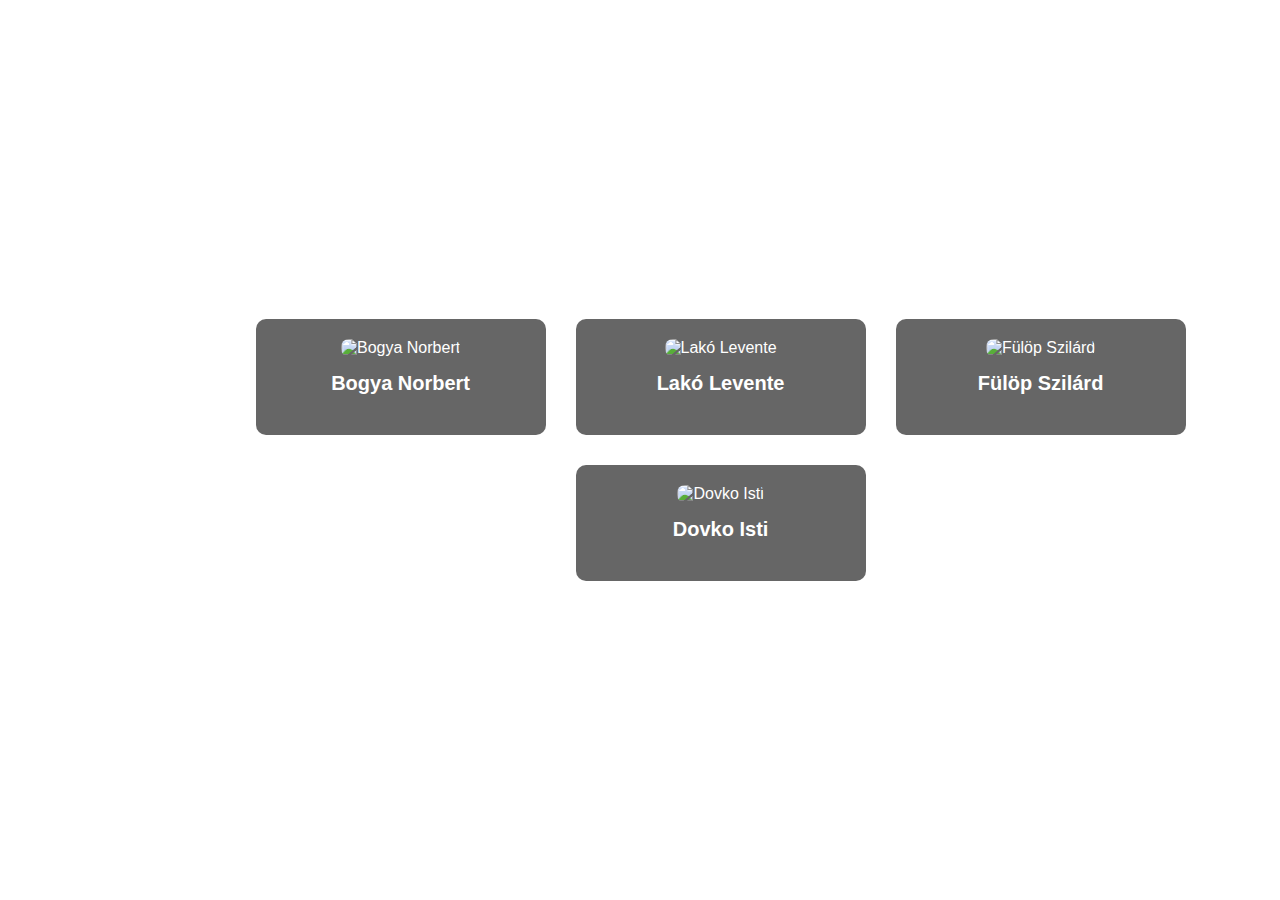
==== docs/barbers.html @ 9ad96f99 "Update barbers.html" ====
<!DOCTYPE html>
<html lang="en">
<head>
  <meta charset="UTF-8" />
  <meta name="viewport" content="width=device-width, initial-scale=1.0"/>
  <title>Our Barbers</title>
  <link rel="stylesheet" href="style.css" />
  <style>
    .barbers {
      display: flex;
      flex-wrap: wrap;
      justify-content: center;
      gap: 30px;
      padding: 40px 20px;
    }

    .barber-card {
      background-color: rgba(0, 0, 0, 0.6);
      border-radius: 10px;
      padding: 20px;
      text-align: center;
      width: 250px;
      color: white;
    }

    .barber-card img {
      width: 100%;
      border-radius: 8px;
      height: 300px;
      object-fit: cover;
    }

    .barber-card h3 {
      margin-top: 15px;
      font-size: 20px;
    }
  </style>
</head>
<body>
  <h1 style="text-align:center; color:white;">Our Barbers</h1>
  <div class="barbers">

    <div class="barber-card">
      <img src="barber1.jpg" alt="Bogya Norbert" />
      <h3>Bogya Norbert</h3>
    </div>

    <div class="barber-card">
      <img src="barber2.jpg" alt="Lakó Levente" />
      <h3>Lakó Levente</h3>
    </div>

    <div class="barber-card">
      <img src="barber3.jpg" alt="Fülöp Szilárd" />
      <h3>Fülöp Szilárd</h3>
    </div>

    <div class="barber-card">
      <img src="barber4.jpg" alt="Dovko Isti" />
      <h3>Dovko Isti</h3>
    </div>

  </div>
</body>
</html>
---- docs/style.css ----
body {
  margin: 0;
  padding: 0;
  font-family: Arial, sans-serif;
  background: url('background.jpg') no-repeat center center fixed;
  background-size: cover;
  display: flex;
  justify-content: center;
  align-items: center;
  height: 100vh;
}

.container {
  text-align: center;
  background-color: rgba(0, 0, 0, 0.6);
  padding: 30px;
  border-radius: 10px;
  width: 90%;
  max-width: 350px;
}

.logo {
  width: 100px;
  margin-bottom: 20px;
}

h1 {
  color: white;
  margin-bottom: 20px;
}

input, button {
  width: 90%;
  padding: 10px;
  margin: 10px 0;
  border-radius: 5px;
  border: none;
  font-size: 16px;
}

button {
  background-color: white;
  color: black;
  font-weight: bold;
  cursor: pointer;
}

.error-text {
  color: red;
  font-size: 14px;
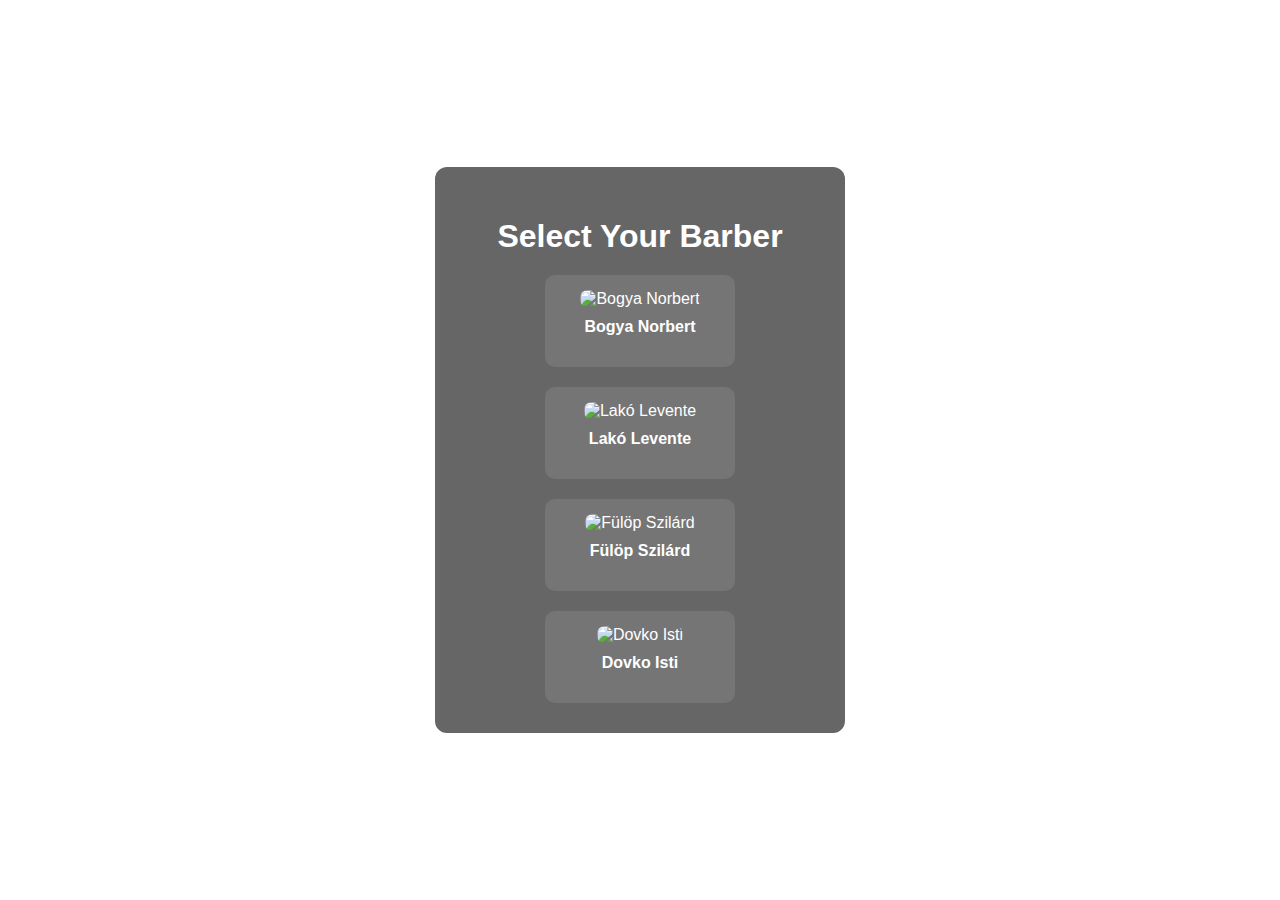
==== commit 4b23f789: "Update barbers.html" ====
--- a/docs/barbers.html
+++ b/docs/barbers.html
@@ -2,64 +2,78 @@
 <html lang="en">
 <head>
   <meta charset="UTF-8" />
-  <meta name="viewport" content="width=device-width, initial-scale=1.0"/>
-  <title>Our Barbers</title>
+  <title>Select Your Barber</title>
   <link rel="stylesheet" href="style.css" />
   <style>
-    .barbers {
+    .barber-grid {
       display: flex;
       flex-wrap: wrap;
       justify-content: center;
-      gap: 30px;
-      padding: 40px 20px;
+      gap: 20px;
+      margin-top: 20px;
     }
 
     .barber-card {
-      background-color: rgba(0, 0, 0, 0.6);
+      background-color: rgba(255, 255, 255, 0.1);
+      padding: 15px;
       border-radius: 10px;
-      padding: 20px;
       text-align: center;
-      width: 250px;
-      color: white;
+      width: 160px;
+      cursor: pointer;
+      transition: transform 0.2s;
+    }
+
+    .barber-card:hover {
+      transform: scale(1.05);
     }
 
     .barber-card img {
       width: 100%;
       border-radius: 8px;
-      height: 300px;
+      height: 200px;
       object-fit: cover;
     }
 
-    .barber-card h3 {
-      margin-top: 15px;
-      font-size: 20px;
+    .barber-card p {
+      margin-top: 10px;
+      font-weight: bold;
+      color: white;
     }
   </style>
 </head>
 <body>
-  <h1 style="text-align:center; color:white;">Our Barbers</h1>
-  <div class="barbers">
+  <div class="container">
+    <h1>Select Your Barber</h1>
+    <div class="barber-grid">
 
-    <div class="barber-card">
-      <img src="barber1.jpg" alt="Bogya Norbert" />
-      <h3>Bogya Norbert</h3>
+      <div class="barber-card" onclick="selectBarber('Bogya Norbert')">
+        <img src="barber1.jpg" alt="Bogya Norbert" />
+        <p>Bogya Norbert</p>
+      </div>
+
+      <div class="barber-card" onclick="selectBarber('Lakó Levente')">
+        <img src="barber2.jpg" alt="Lakó Levente" />
+        <p>Lakó Levente</p>
+      </div>
+
+      <div class="barber-card" onclick="selectBarber('Fülöp Szilárd')">
+        <img src="barber3.jpg" alt="Fülöp Szilárd" />
+        <p>Fülöp Szilárd</p>
+      </div>
+
+      <div class="barber-card" onclick="selectBarber('Dovko Isti')">
+        <img src="barber4.jpg" alt="Dovko Isti" />
+        <p>Dovko Isti</p>
+      </div>
+
     </div>
+  </div>
 
-    <div class="barber-card">
-      <img src="barber2.jpg" alt="Lakó Levente" />
-      <h3>Lakó Levente</h3>
-    </div>
-
-    <div class="barber-card">
-      <img src="barber3.jpg" alt="Fülöp Szilárd" />
-      <h3>Fülöp Szilárd</h3>
-    </div>
-
-    <div class="barber-card">
-      <img src="barber4.jpg" alt="Dovko Isti" />
-      <h3>Dovko Isti</h3>
-    </div>
-
-  </div>
+  <script>
+    function selectBarber(name) {
+      localStorage.setItem("selectedBarber", name);
+      window.location.href = "services.html";
+    }
+  </script>
 </body>
 </html>
--- a/docs/style.css
+++ b/docs/style.css
@@ -4,38 +4,41 @@
   font-family: Arial, sans-serif;
   background: url('background.jpg') no-repeat center center fixed;
   background-size: cover;
+  color: #ffffff;
   display: flex;
+  flex-direction: column;
+  align-items: center;
   justify-content: center;
-  align-items: center;
   height: 100vh;
 }
 
 .container {
+  background: rgba(0, 0, 0, 0.6);
+  padding: 30px;
+  border-radius: 12px;
   text-align: center;
-  background-color: rgba(0, 0, 0, 0.6);
-  padding: 30px;
-  border-radius: 10px;
   width: 90%;
   max-width: 350px;
 }
 
 .logo {
-  width: 100px;
+  max-width: 150px;
   margin-bottom: 20px;
 }
 
-h1 {
+h1, h2 {
   color: white;
   margin-bottom: 20px;
 }
 
 input, button {
-  width: 90%;
-  padding: 10px;
+  padding: 12px;
   margin: 10px 0;
   border-radius: 5px;
   border: none;
   font-size: 16px;
+  width: 90%;
+  max-width: 280px;
 }
 
 button {
@@ -48,3 +51,4 @@
 .error-text {
   color: red;
   font-size: 14px;
+}
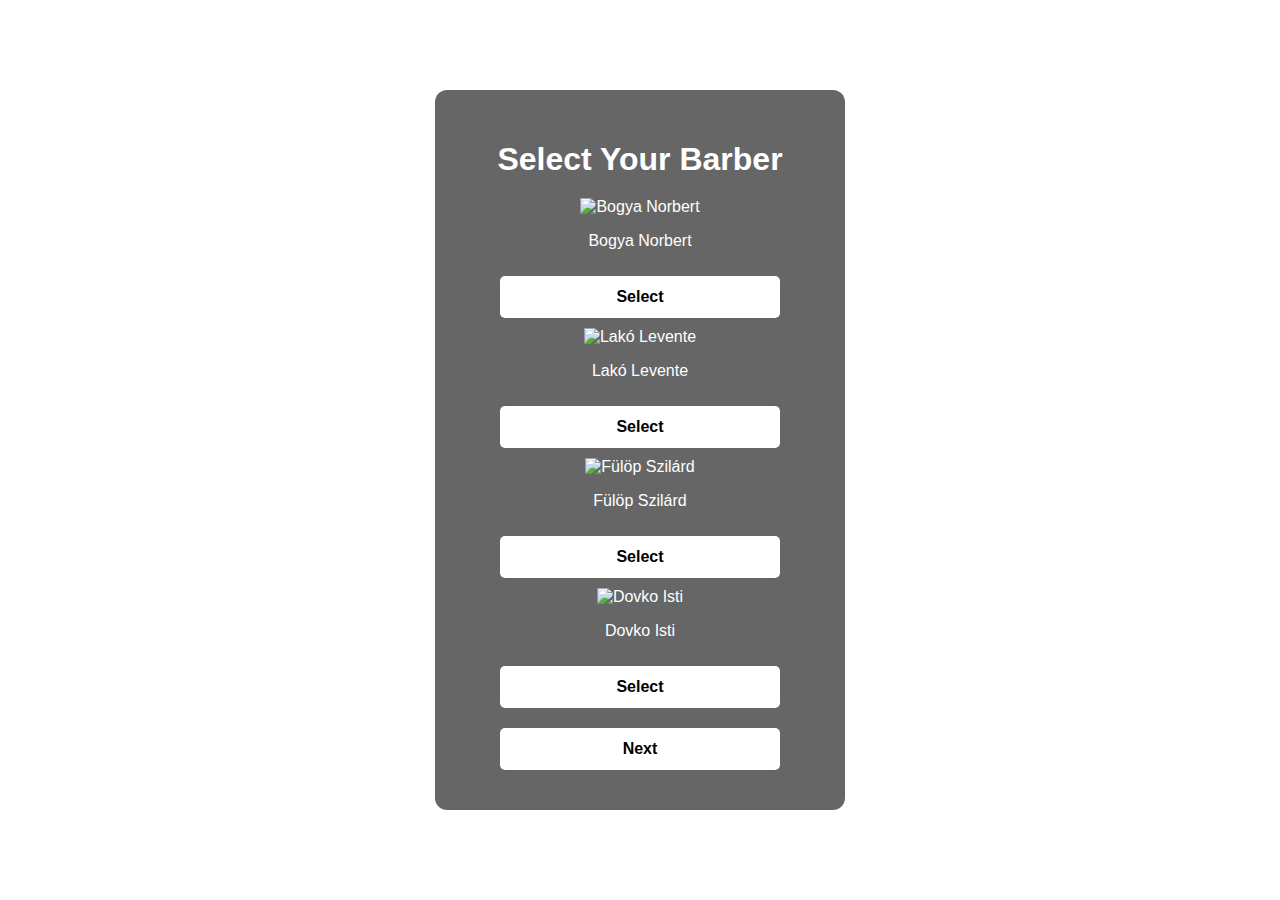
==== commit c1af0c87: "Update barbers.html" ====
--- a/docs/barbers.html
+++ b/docs/barbers.html
@@ -2,77 +2,51 @@
 <html lang="en">
 <head>
   <meta charset="UTF-8" />
-  <title>Select Your Barber</title>
+  <meta name="viewport" content="width=device-width, initial-scale=1.0" />
+  <title>Barber Selection</title>
   <link rel="stylesheet" href="style.css" />
-  <style>
-    .barber-grid {
-      display: flex;
-      flex-wrap: wrap;
-      justify-content: center;
-      gap: 20px;
-      margin-top: 20px;
-    }
-
-    .barber-card {
-      background-color: rgba(255, 255, 255, 0.1);
-      padding: 15px;
-      border-radius: 10px;
-      text-align: center;
-      width: 160px;
-      cursor: pointer;
-      transition: transform 0.2s;
-    }
-
-    .barber-card:hover {
-      transform: scale(1.05);
-    }
-
-    .barber-card img {
-      width: 100%;
-      border-radius: 8px;
-      height: 200px;
-      object-fit: cover;
-    }
-
-    .barber-card p {
-      margin-top: 10px;
-      font-weight: bold;
-      color: white;
-    }
-  </style>
 </head>
 <body>
   <div class="container">
     <h1>Select Your Barber</h1>
-    <div class="barber-grid">
-
-      <div class="barber-card" onclick="selectBarber('Bogya Norbert')">
-        <img src="barber1.jpg" alt="Bogya Norbert" />
-        <p>Bogya Norbert</p>
+    <div class="barber-list">
+      <div class="barber">
+        <img src="barber1.jpg" alt="Bogya Norbert" class="barber-img" />
+        <p class="barber-name">Bogya Norbert</p>
+        <button class="select-btn" onclick="selectBarber('Bogya Norbert')">Select</button>
       </div>
-
-      <div class="barber-card" onclick="selectBarber('Lakó Levente')">
-        <img src="barber2.jpg" alt="Lakó Levente" />
-        <p>Lakó Levente</p>
+      <div class="barber">
+        <img src="barber2.jpg" alt="Lakó Levente" class="barber-img" />
+        <p class="barber-name">Lakó Levente</p>
+        <button class="select-btn" onclick="selectBarber('Lakó Levente')">Select</button>
       </div>
-
-      <div class="barber-card" onclick="selectBarber('Fülöp Szilárd')">
-        <img src="barber3.jpg" alt="Fülöp Szilárd" />
-        <p>Fülöp Szilárd</p>
+      <div class="barber">
+        <img src="barber3.jpg" alt="Fülöp Szilárd" class="barber-img" />
+        <p class="barber-name">Fülöp Szilárd</p>
+        <button class="select-btn" onclick="selectBarber('Fülöp Szilárd')">Select</button>
       </div>
-
-      <div class="barber-card" onclick="selectBarber('Dovko Isti')">
-        <img src="barber4.jpg" alt="Dovko Isti" />
-        <p>Dovko Isti</p>
+      <div class="barber">
+        <img src="barber4.jpg" alt="Dovko Isti" class="barber-img" />
+        <p class="barber-name">Dovko Isti</p>
+        <button class="select-btn" onclick="selectBarber('Dovko Isti')">Select</button>
       </div>
-
     </div>
+    <button onclick="goToService()">Next</button>
   </div>
 
   <script>
-    function selectBarber(name) {
-      localStorage.setItem("selectedBarber", name);
-      window.location.href = "services.html";
+    // Funckió a fodrász kiválasztásához
+    function selectBarber(barber) {
+      localStorage.setItem('selectedBarber', barber); // A kiválasztott fodrász mentése
+    }
+
+    // A következő oldalra navigálás
+    function goToService() {
+      if (!localStorage.getItem('selectedBarber')) {
+        alert("Please select a barber!");
+        return;
+      }
+      window.location.href = 'services.html'; // A következő oldal: szolgáltatás választás
     }
   </script>
 </body>
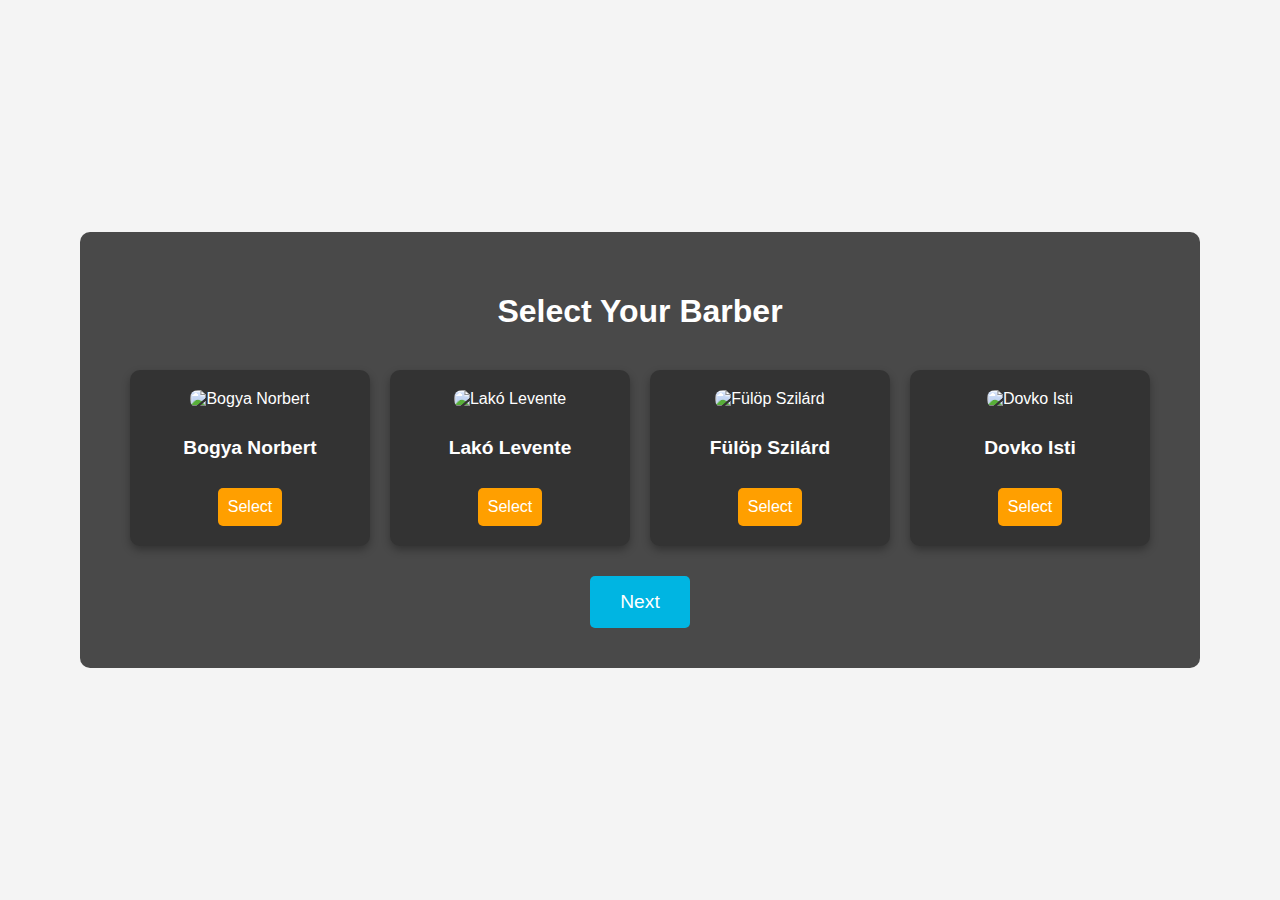
==== commit 44671da9: "Update barbers.html" ====
--- a/docs/barbers.html
+++ b/docs/barbers.html
@@ -4,7 +4,7 @@
   <meta charset="UTF-8" />
   <meta name="viewport" content="width=device-width, initial-scale=1.0" />
   <title>Barber Selection</title>
-  <link rel="stylesheet" href="style.css" />
+  <link rel="stylesheet" href="barbers.css" />
 </head>
 <body>
   <div class="container">
--- a/docs/barbers.css
+++ b/docs/barbers.css
@@ -0,0 +1,90 @@
+/* Alap beállítások */
+body {
+  font-family: Arial, sans-serif;
+  background-color: #f4f4f4;
+  margin: 0;
+  padding: 0;
+  display: flex;
+  justify-content: center;
+  align-items: center;
+  height: 100vh;
+}
+
+.container {
+  background-color: rgba(0, 0, 0, 0.7);
+  color: white;
+  padding: 40px;
+  border-radius: 10px;
+  text-align: center;
+}
+
+h1 {
+  font-size: 2rem;
+  margin-bottom: 30px;
+}
+
+/* Barber lista */
+.barber-list {
+  display: flex;
+  flex-wrap: wrap;
+  justify-content: space-around;
+}
+
+.barber {
+  background-color: #333;
+  border-radius: 10px;
+  padding: 20px;
+  margin: 10px;
+  text-align: center;
+  width: 200px;
+  color: #fff;
+  box-shadow: 0 4px 8px rgba(0, 0, 0, 0.3);
+}
+
+.barber-img {
+  width: 100%;
+  border-radius: 8px;
+  margin-bottom: 10px;
+}
+
+.barber-name {
+  font-size: 1.2rem;
+  font-weight: bold;
+}
+
+.select-btn {
+  background-color: #ff9f00;
+  color: white;
+  padding: 10px;
+  border: none;
+  border-radius: 5px;
+  cursor: pointer;
+  font-size: 1rem;
+  margin-top: 10px;
+}
+
+.select-btn:hover {
+  background-color: #ff6a00;
+}
+
+/* Gomb a következő oldalra */
+button {
+  background-color: #00b5e2;
+  color: white;
+  padding: 15px 30px;
+  border: none;
+  border-radius: 5px;
+  font-size: 1.2rem;
+  cursor: pointer;
+  margin-top: 20px;
+}
+
+button:hover {
+  background-color: #007f9f;
+}
+
+/* Hibás bejegyzések / figyelmeztetés */
+.error-text {
+  color: red;
+  font-size: 14px;
+}
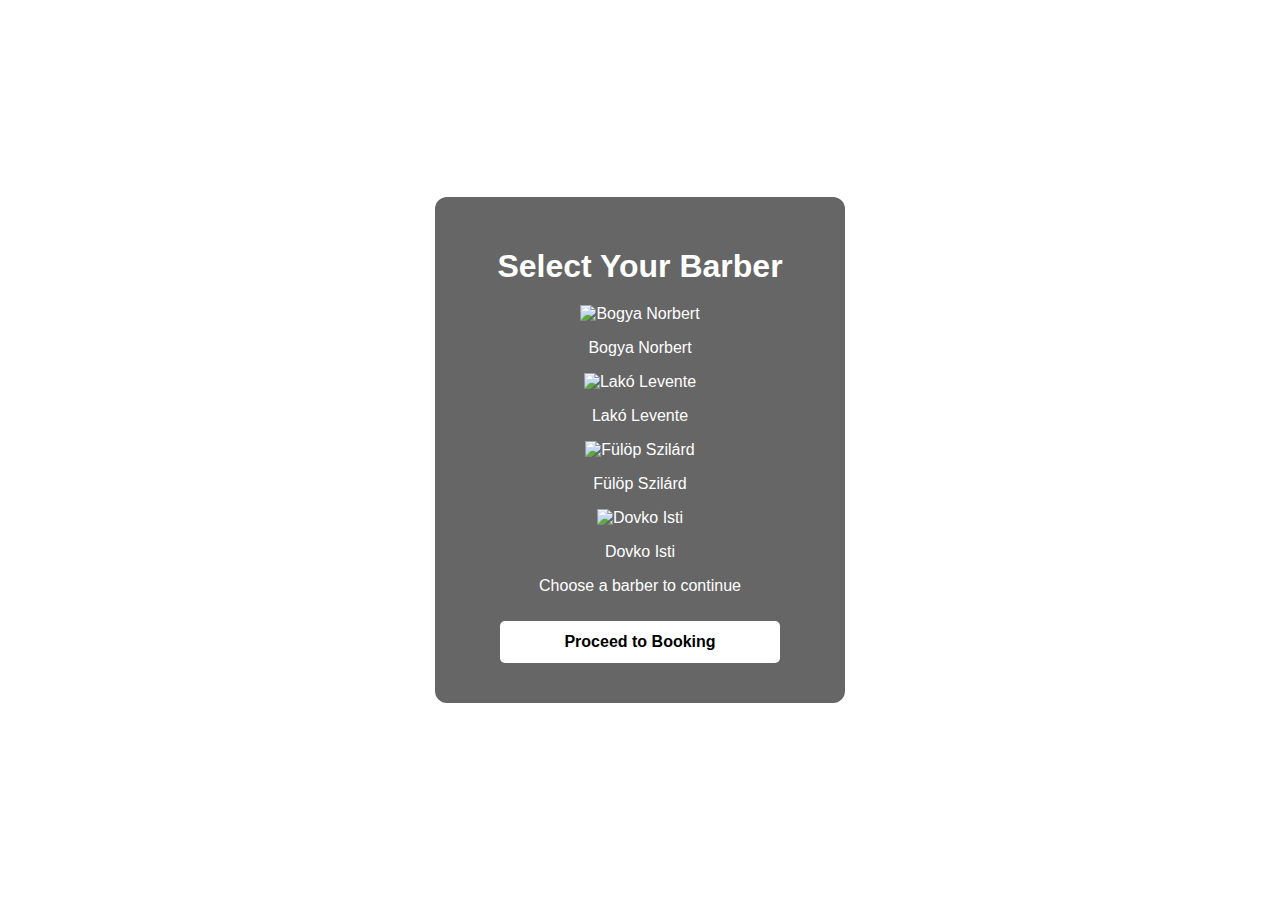
==== commit 07b32055: "Update barbers.html" ====
--- a/docs/barbers.html
+++ b/docs/barbers.html
@@ -3,51 +3,42 @@
 <head>
   <meta charset="UTF-8" />
   <meta name="viewport" content="width=device-width, initial-scale=1.0" />
-  <title>Barber Selection</title>
-  <link rel="stylesheet" href="barbers.css" />
+  <title>Choose Your Barber</title>
+  <link rel="stylesheet" href="style.css" />
 </head>
 <body>
   <div class="container">
     <h1>Select Your Barber</h1>
+    
+    <!-- Fodrászok kiválasztása sorba -->
     <div class="barber-list">
-      <div class="barber">
-        <img src="barber1.jpg" alt="Bogya Norbert" class="barber-img" />
-        <p class="barber-name">Bogya Norbert</p>
-        <button class="select-btn" onclick="selectBarber('Bogya Norbert')">Select</button>
+      <div class="barber" onclick="selectBarber('Bogya Norbert', this)">
+        <img src="barber1.jpg" alt="Bogya Norbert" />
+        <p>Bogya Norbert</p>
       </div>
-      <div class="barber">
-        <img src="barber2.jpg" alt="Lakó Levente" class="barber-img" />
-        <p class="barber-name">Lakó Levente</p>
-        <button class="select-btn" onclick="selectBarber('Lakó Levente')">Select</button>
+      <div class="barber" onclick="selectBarber('Lakó Levente', this)">
+        <img src="barber2.jpg" alt="Lakó Levente" />
+        <p>Lakó Levente</p>
       </div>
-      <div class="barber">
-        <img src="barber3.jpg" alt="Fülöp Szilárd" class="barber-img" />
-        <p class="barber-name">Fülöp Szilárd</p>
-        <button class="select-btn" onclick="selectBarber('Fülöp Szilárd')">Select</button>
+      <div class="barber" onclick="selectBarber('Fülöp Szilárd', this)">
+        <img src="barber3.jpg" alt="Fülöp Szilárd" />
+        <p>Fülöp Szilárd</p>
       </div>
-      <div class="barber">
-        <img src="barber4.jpg" alt="Dovko Isti" class="barber-img" />
-        <p class="barber-name">Dovko Isti</p>
-        <button class="select-btn" onclick="selectBarber('Dovko Isti')">Select</button>
+      <div class="barber" onclick="selectBarber('Dovko Isti', this)">
+        <img src="barber4.jpg" alt="Dovko Isti" />
+        <p>Dovko Isti</p>
       </div>
     </div>
-    <button onclick="goToService()">Next</button>
+    
+    <!-- A kiválasztott fodrász megjelenítése -->
+    <div id="selected-barber">
+      <p>Choose a barber to continue</p>
+    </div>
+
+    <!-- Következő gomb -->
+    <button onclick="proceedToBooking()" id="next-btn" disabled>Proceed to Booking</button>
   </div>
 
-  <script>
-    // Funckió a fodrász kiválasztásához
-    function selectBarber(barber) {
-      localStorage.setItem('selectedBarber', barber); // A kiválasztott fodrász mentése
-    }
-
-    // A következő oldalra navigálás
-    function goToService() {
-      if (!localStorage.getItem('selectedBarber')) {
-        alert("Please select a barber!");
-        return;
-      }
-      window.location.href = 'services.html'; // A következő oldal: szolgáltatás választás
-    }
-  </script>
+  <script type="module" src="barbers.js"></script>
 </body>
 </html>
--- a/docs/style.css
+++ b/docs/style.css
@@ -0,0 +1,54 @@
+body {
+  margin: 0;
+  padding: 0;
+  font-family: Arial, sans-serif;
+  background: url('background.jpg') no-repeat center center fixed;
+  background-size: cover;
+  color: #ffffff;
+  display: flex;
+  flex-direction: column;
+  align-items: center;
+  justify-content: center;
+  height: 100vh;
+}
+
+.container {
+  background: rgba(0, 0, 0, 0.6);
+  padding: 30px;
+  border-radius: 12px;
+  text-align: center;
+  width: 90%;
+  max-width: 350px;
+}
+
+.logo {
+  max-width: 150px;
+  margin-bottom: 20px;
+}
+
+h1, h2 {
+  color: white;
+  margin-bottom: 20px;
+}
+
+input, button {
+  padding: 12px;
+  margin: 10px 0;
+  border-radius: 5px;
+  border: none;
+  font-size: 16px;
+  width: 90%;
+  max-width: 280px;
+}
+
+button {
+  background-color: white;
+  color: black;
+  font-weight: bold;
+  cursor: pointer;
+}
+
+.error-text {
+  color: red;
+  font-size: 14px;
+}
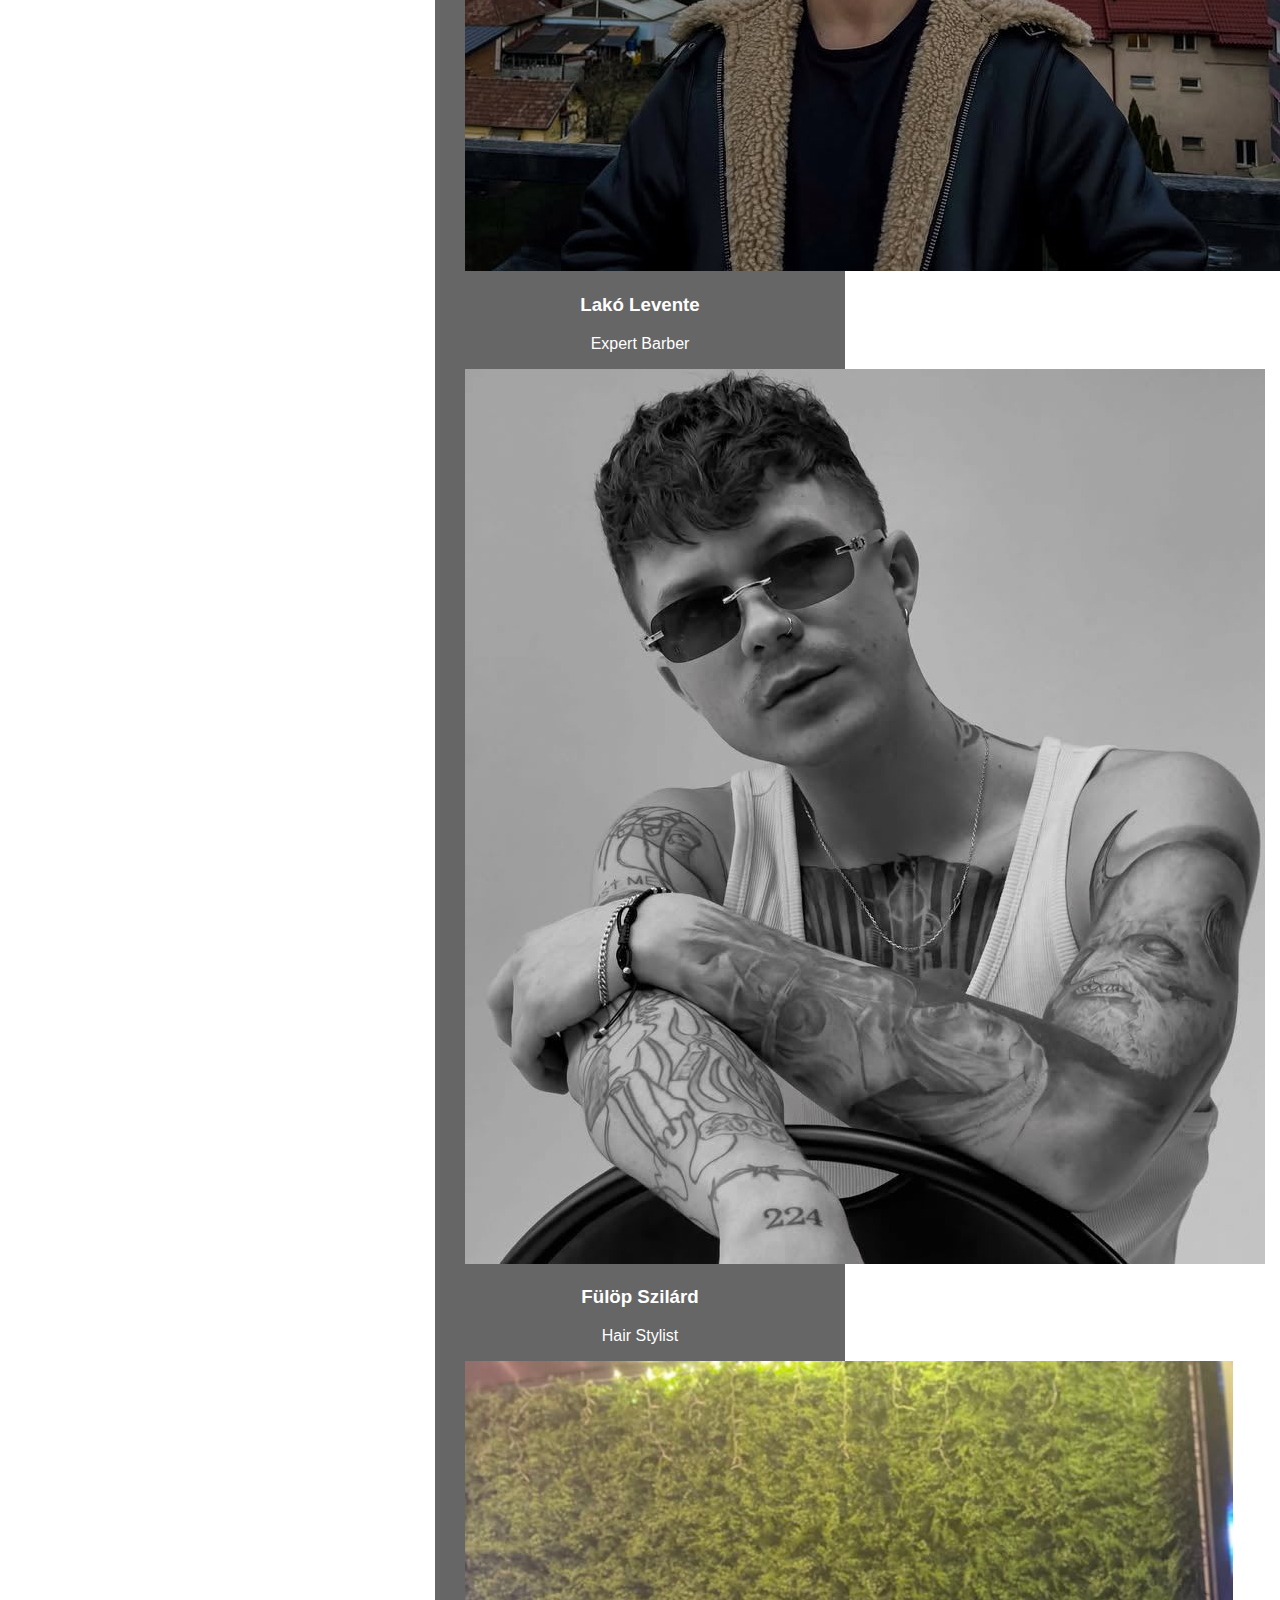
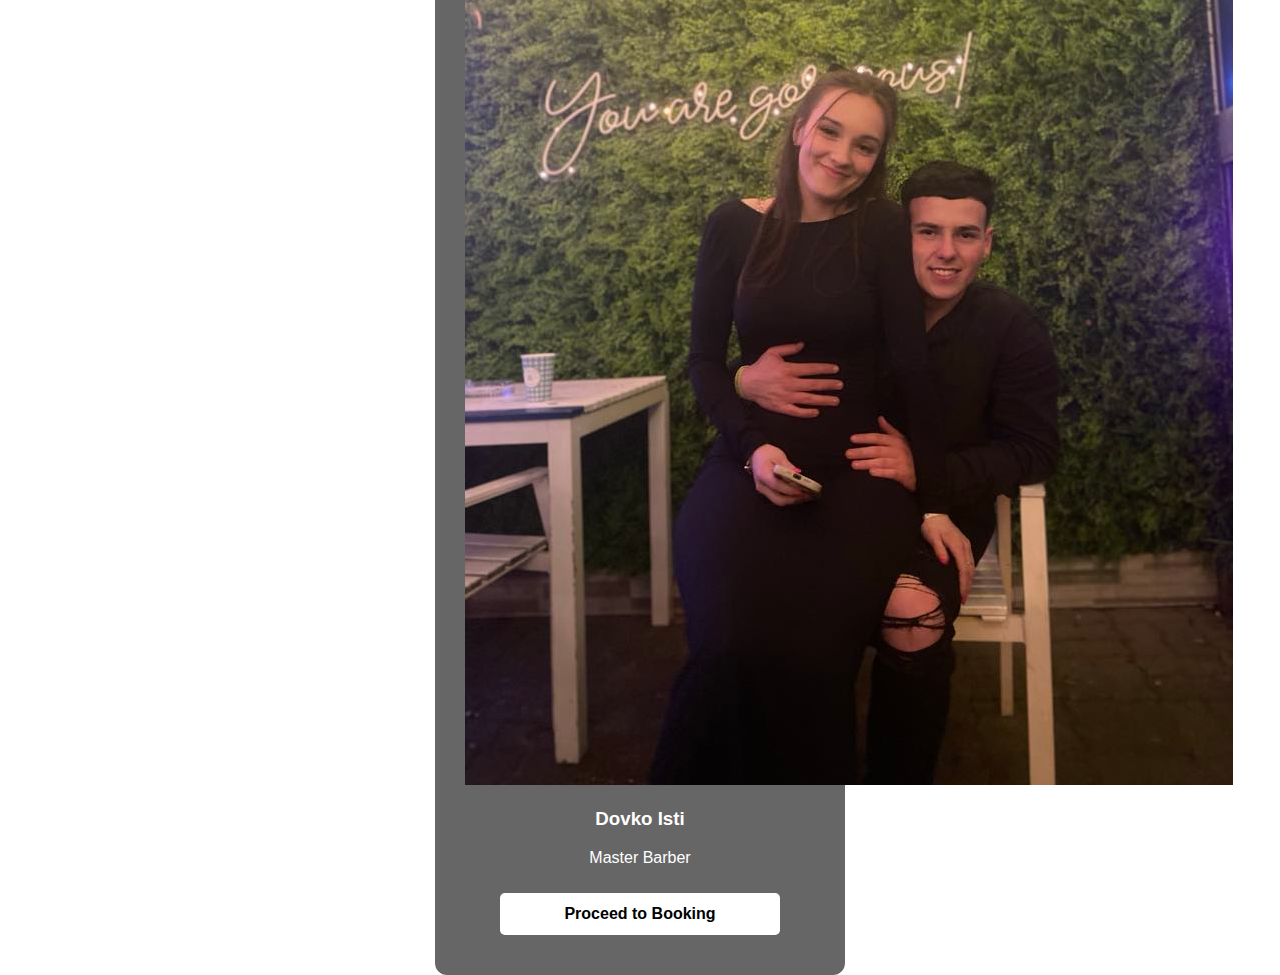
==== commit 5395012b: "Update barbers.html" ====
--- a/docs/barbers.html
+++ b/docs/barbers.html
@@ -2,42 +2,43 @@
 <html lang="en">
 <head>
   <meta charset="UTF-8" />
-  <meta name="viewport" content="width=device-width, initial-scale=1.0" />
   <title>Choose Your Barber</title>
   <link rel="stylesheet" href="style.css" />
 </head>
 <body>
   <div class="container">
-    <h1>Select Your Barber</h1>
-    
-    <!-- Fodrászok kiválasztása sorba -->
-    <div class="barber-list">
-      <div class="barber" onclick="selectBarber('Bogya Norbert', this)">
+    <h1>Choose Your Barber</h1>
+    <div class="barber-container">
+       <div class="barber-card" onclick="selectBarber('Lakó Levente', this)">
         <img src="barber1.jpg" alt="Bogya Norbert" />
-        <p>Bogya Norbert</p>
+        <h3>Bogya Norbert</h3>
+        <p>Expert Barber</p>
       </div>
-      <div class="barber" onclick="selectBarber('Lakó Levente', this)">
+      <div class="barber-card" onclick="selectBarber('Lakó Levente', this)">
         <img src="barber2.jpg" alt="Lakó Levente" />
-        <p>Lakó Levente</p>
+        <h3>Lakó Levente</h3>
+        <p>Expert Barber</p>
       </div>
-      <div class="barber" onclick="selectBarber('Fülöp Szilárd', this)">
+      <div class="barber-card" onclick="selectBarber('Fülöp Szilárd', this)">
         <img src="barber3.jpg" alt="Fülöp Szilárd" />
-        <p>Fülöp Szilárd</p>
+        <h3>Fülöp Szilárd</h3>
+        <p>Hair Stylist</p>
       </div>
-      <div class="barber" onclick="selectBarber('Dovko Isti', this)">
+      <div class="barber-card" onclick="selectBarber('Dovko Isti', this)">
         <img src="barber4.jpg" alt="Dovko Isti" />
-        <p>Dovko Isti</p>
+        <h3>Dovko Isti</h3>
+        <p>Master Barber</p>
       </div>
     </div>
-    
-    <!-- A kiválasztott fodrász megjelenítése -->
-    <div id="selected-barber">
-      <p>Choose a barber to continue</p>
+
+    <div id="barber-selection">
+      <button id="next-btn" onclick="proceedToBooking()" disabled>Proceed to Booking</button>
     </div>
-
-    <!-- Következő gomb -->
-    <button onclick="proceedToBooking()" id="next-btn" disabled>Proceed to Booking</button>
   </div>
+  
+  <script src="barber.js"></script>
+</body>
+</html>
 
   <script type="module" src="barbers.js"></script>
 </body>
